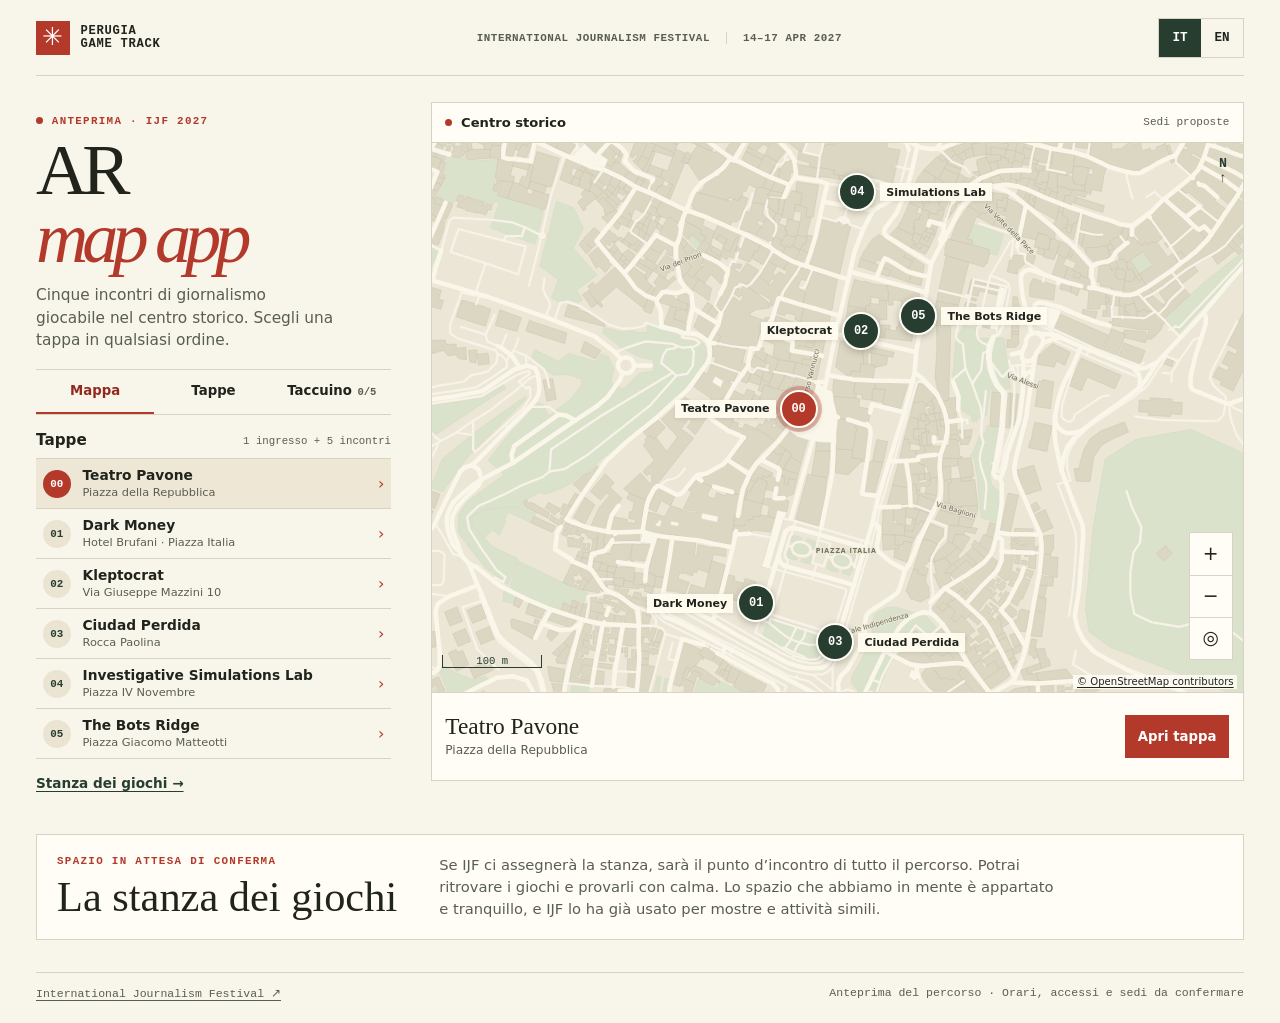
==== index.html @ 15695a35 "Add interactive Perugia Game Track map and AR pilot" ====
<!doctype html>
<html lang="it">
<head>
  <meta charset="utf-8">
  <meta name="viewport" content="width=device-width, initial-scale=1, viewport-fit=cover">
  <meta name="theme-color" content="#f8f5eb">
  <meta name="robots" content="noindex, nofollow">
  <meta name="description" content="Esplora la mappa del Perugia Game Track 2027.">
  <title>AR map app · Perugia Game Track</title>
  <link rel="stylesheet" href="./atlas.css">
  <script type="module" src="./atlas.js"></script>
</head>
<body>
  <a class="skip" href="#main" data-copy="skip">Vai al contenuto</a>
  <header class="mast">
    <a class="brand" href="./"><span class="brand-mark" aria-hidden="true">✳</span><span>PERUGIA<br>GAME TRACK</span></a>
    <span class="festival"><span>INTERNATIONAL JOURNALISM FESTIVAL</span><span>14–17 APR 2027</span></span>
    <div class="languages" aria-label="Language">
      <button type="button" lang="it" data-lang="it" aria-pressed="true">IT</button>
      <button type="button" lang="en" data-lang="en" aria-pressed="false">EN</button>
    </div>
  </header>
  <main id="main" class="atlas">
    <aside class="rail">
      <div class="intro">
        <p class="kicker"><span></span><span data-copy="edition">ANTEPRIMA · IJF 2027</span></p>
        <h1>AR <br><em>map app</em></h1>
        <p class="intro-copy" data-copy="intro">Cinque incontri di giornalismo giocabile nel centro storico. Scegli una tappa in qualsiasi ordine.</p>
      </div>
      <nav class="sections" aria-label="App">
        <button type="button" data-view="map" aria-pressed="true" data-copy="map">Mappa</button>
        <button type="button" data-view="list" aria-pressed="false" data-copy="stops">Tappe</button>
        <button type="button" data-view="journal" aria-pressed="false"><span data-copy="journal">Taccuino</span><span id="count">0/5</span></button>
      </nav>
      <section class="rail-section" aria-labelledby="list-title">
        <div class="list-heading"><h2 id="list-title" data-copy="stops">Tappe</h2><span data-copy="venueCount">1 ingresso + 5 incontri</span></div>
        <ol id="stops" class="stop-list"></ol>
      </section>
      <a class="room-jump" href="#stanza" data-copy="roomJump">Stanza dei giochi →</a>
    </aside>

    <section id="map-view" class="workspace" aria-label="Mappa di Perugia">
      <div class="workspace-head"><div><span class="head-dot"></span><strong data-copy="historic">Centro storico</strong></div><span data-copy="mapStatus">Sedi proposte</span></div>
      <div id="map" class="map" tabindex="0" aria-label="Mappa di Perugia">
        <svg id="map-svg" xmlns="http://www.w3.org/2000/svg" aria-hidden="true"><image href="./map/perugia.svg" x="-200" y="-120" width="1400" height="1000"/></svg>
        <div id="pins" class="pins"></div>
        <span class="north" title="Nord" aria-hidden="true">N<br>↑</span>
        <div class="map-controls">
          <button type="button" data-zoom="in" data-label="zoomIn" aria-label="Ingrandisci">+</button>
          <button type="button" data-zoom="out" data-label="zoomOut" aria-label="Riduci">−</button>
          <button type="button" data-zoom="reset" data-label="reset" aria-label="Centra le tappe">◎</button>
        </div>
        <div id="scale" class="scale" aria-hidden="true"><span>100 m</span></div>
        <a class="attribution" href="https://www.openstreetmap.org/copyright" target="_blank" rel="noopener">© OpenStreetMap contributors</a>
      </div>
      <div id="selection"></div>
    </section>

    <section id="list-view" class="workspace" aria-labelledby="all-title" hidden>
      <div class="workspace-head"><strong id="all-title" data-copy="stops">Tappe</strong><span data-copy="venueCount">1 ingresso + 5 incontri</span></div>
      <ol id="all-stops" class="full-list"></ol>
    </section>

    <section id="journal-view" class="workspace journal" aria-labelledby="journal-title" hidden>
      <div class="workspace-head"><strong data-copy="journal">Taccuino</strong><span data-copy="local">Salvato su questo dispositivo</span></div>
      <div class="journal-body">
        <h2 id="journal-title" data-copy="collected">Incontri raccolti</h2>
        <p id="journal-empty" data-copy="empty">Completa un incontro per aggiungerlo al taccuino.</p>
        <ol id="journal-items" class="stop-list"></ol>
      </div>
    </section>
    <section id="stanza" class="room" aria-labelledby="room-title">
      <div><p class="kicker" data-copy="roomStatus">SPAZIO IN ATTESA DI CONFERMA</p><h2 id="room-title" tabindex="-1" data-copy="roomTitle">La stanza dei giochi</h2></div>
      <p data-copy="roomDescription">Se IJF ci assegnerà la stanza, sarà il punto d’incontro di tutto il percorso. Potrai ritrovare i giochi e provarli con calma. Lo spazio che abbiamo in mente è appartato e tranquillo, e IJF lo ha già usato per mostre e attività simili.</p>
    </section>
  </main>
  <dialog id="stop-dialog" aria-labelledby="stop-title">
    <div class="dialog-head"><span id="stop-kicker" class="kicker"></span><button type="button" data-close data-copy="close">Chiudi ×</button></div>
    <div id="stop-content" class="dialog-body"></div>
  </dialog>
  <footer class="foot"><a href="https://www.journalismfestival.com/" target="_blank" rel="noopener">International Journalism Festival ↗</a><span data-copy="footer">Anteprima del percorso · Orari, accessi e sedi da confermare</span></footer>
</body>
</html>
---- atlas.css ----
:root{color-scheme:light;--paper:#f8f5eb;--card:#fffdf6;--ink:#20241c;--muted:#595e52;--line:#d7d2c1;--red:#b3392b;--red-dark:#92291f;--green:#263d30;--map:#ebe6d5;--mono:ui-monospace,'SFMono-Regular',Consolas,monospace}
*{box-sizing:border-box}
body{margin:0;background:var(--paper);color:var(--ink);font:1rem/1.48 system-ui,sans-serif}
[hidden]{display:none!important}
h1,h2,h3,p,ol{margin:0}
a{color:inherit;text-underline-offset:.23em}
button{color:inherit;font:inherit;cursor:pointer}
button:focus-visible,a:focus-visible,[tabindex]:focus-visible{outline:3px solid #296049;outline-offset:4px}
.skip{position:absolute;z-index:5;top:.4rem;left:.6rem;transform:translateY(-140%);padding:.65rem;background:var(--card)}
.skip:focus{transform:none}
.mast,.foot,.atlas{width:min(calc(100% - 4.5rem),1450px);margin-inline:auto}
.mast{height:76px;display:flex;align-items:center;justify-content:space-between;gap:1rem;border-bottom:1px solid var(--line)}
.brand{display:inline-flex;gap:.65rem;align-items:center;text-decoration:none;font:800 .76rem/1.02 var(--mono);letter-spacing:.06em}
.brand-mark{display:grid;place-items:center;width:34px;height:34px;background:var(--red);color:white;font:normal 1.55rem/1 system-ui}
.festival{display:flex;gap:1rem;color:var(--muted);font:700 .68rem var(--mono);letter-spacing:.05em}
.festival span+span{border-left:1px solid var(--line);padding-left:1rem}
.languages{display:flex;border:1px solid var(--line)}
.languages button{border:0;background:transparent;min-width:42px;min-height:38px;font:700 .79rem var(--mono)}
.languages button[aria-pressed=true]{background:var(--green);color:white}
.atlas{display:grid;grid-template-columns:minmax(300px,355px) minmax(0,1fr);gap:clamp(1.4rem,3.1vw,3.25rem);padding:1.6rem 0 2rem;align-items:start}
.rail{min-width:0}
.intro{padding:.7rem 0 1.05rem}
.kicker{display:flex;align-items:center;gap:.55rem;color:var(--red);font:800 .68rem/1.5 var(--mono);letter-spacing:.12em}
.kicker>span:first-child:empty,.head-dot{width:7px;height:7px;border-radius:50%;background:var(--red)}
h1{font-family:Georgia,serif;font-size:clamp(3.35rem,5.65vw,6rem);line-height:.93;letter-spacing:-.082em;margin:.52rem 0 .75rem;font-weight:normal}
h1 em{font-weight:normal;color:var(--red)}
.intro-copy{max-width:31ch;color:var(--muted);font-size:.96rem}
.sections{display:flex;border-block:1px solid var(--line);margin:0 0 .9rem}
.sections button{background:none;border:0;border-bottom:2px solid transparent;padding:.6rem .48rem;min-height:44px;font-weight:700;font-size:.83rem;flex:1;white-space:nowrap}
.sections button[aria-pressed=true]{border-bottom-color:var(--red);color:var(--red-dark)}
#count{display:inline-block;margin-left:.35rem;font:700 .66rem var(--mono);color:var(--muted)}
.list-heading{display:flex;justify-content:space-between;align-items:center;gap:.4rem;margin-bottom:.42rem}
.list-heading h2{font-size:.95rem}
.list-heading>span{color:var(--muted);font:.67rem var(--mono)}
.stop-list{padding:0;list-style:none}
.stop-list li{border-bottom:1px solid var(--line)}
.stop-list li:first-child{border-top:1px solid var(--line)}
.stop-list button{background:none;border:0;text-align:left;width:100%;min-height:49px;display:grid;grid-template-columns:31px minmax(0,1fr) 18px;gap:.55rem;align-items:center;padding:.33rem .42rem}
.stop-list button:hover,.stop-list button[aria-current=true]{background:#eee7d6}
.stop-num{width:28px;height:28px;display:grid;place-items:center;background:#ebe4d2;color:var(--green);font:800 .68rem var(--mono);border-radius:50%}
[aria-current=true] .stop-num{color:white;background:var(--red)}
.stop-text{min-width:0;display:grid;gap:.06rem}
.stop-text strong{font-size:.86rem;line-height:1.16}
.stop-text small{font-size:.71rem;color:var(--muted);line-height:1.25}
.stop-arrow{color:var(--red);text-align:right}
.workspace{overflow:hidden;border:1px solid var(--line);background:var(--card);min-width:0}
.workspace-head{display:flex;align-items:center;justify-content:space-between;padding:.62rem .85rem;border-bottom:1px solid var(--line);font-size:.82rem}
.workspace-head>div{display:flex;align-items:center;gap:.55rem}
.workspace-head>span{font:.69rem var(--mono);color:var(--muted)}
.map{height:clamp(420px,61vh,700px);position:relative;overflow:hidden;background:var(--map);cursor:grab;touch-action:pan-y;isolation:isolate}
.map.is-dragging{cursor:grabbing}
#map-svg,.pins{position:absolute;inset:0;width:100%;height:100%;pointer-events:none}
.pin{position:absolute;transform:translate(-50%,-50%);width:38px;height:38px;padding:0;display:grid;place-items:center;border:2px solid var(--card);border-radius:50%;background:var(--green);color:white;font:800 .75rem var(--mono);box-shadow:0 2px 7px #24271b44;pointer-events:auto;touch-action:manipulation}
.pin:hover,.pin[aria-pressed=true]{background:var(--red);z-index:2}
.pin[aria-pressed=true]{box-shadow:0 0 0 4px #b3392b55,0 2px 7px #24271b44}
.pin span{position:absolute;left:calc(100% + 6px);top:50%;transform:translateY(-50%);padding:.16rem .38rem;background:#fffcf0ee;color:var(--ink);white-space:nowrap;font:750 .69rem system-ui;box-shadow:0 1px 4px #25251c18}
.pin.label-left span{left:auto;right:calc(100% + 6px)}
.north{position:absolute;top:.8rem;right:1rem;text-align:center;line-height:1.15;font:800 .83rem var(--mono);color:var(--green);pointer-events:none}
.map-controls{position:absolute;bottom:2rem;right:.65rem;display:grid;border:1px solid var(--line);background:var(--card)}
.map-controls button{width:42px;height:42px;border:0;background:none;font-size:1.18rem}
.map-controls button+button{border-top:1px solid var(--line)}
.map-controls button:disabled{color:#7d7e72;cursor:default}
.scale{position:absolute;left:.65rem;bottom:1.5rem;border:1px solid var(--green);border-top:0;text-align:center;color:var(--green);font:.66rem var(--mono);pointer-events:none}
.attribution{position:absolute;right:.35rem;bottom:.2rem;background:#fffdf6d9;padding:.09rem .24rem;font:.63rem system-ui;z-index:3}
#selection{min-height:88px;border-top:1px solid var(--line);display:flex;align-items:center;justify-content:space-between;gap:.75rem;padding:.6rem .85rem}
#selection h2{font:normal 1.46rem/1.2 Georgia,serif}
#selection p{font-size:.76rem;color:var(--muted);margin-top:.12rem}
.action{background:var(--red);border:1px solid var(--red);color:white;min-height:43px;padding:.51rem .75rem;font-size:.83rem;font-weight:750;text-decoration:none;display:inline-flex;align-items:center;justify-content:center;text-align:center}
.action:hover{background:var(--red-dark)}
#selection .action{flex:none}
.action.secondary{background:transparent;color:var(--green);border-color:var(--line)}
.action.secondary:hover{background:#eee7d6}
.journal-body{padding:1rem}
.journal-body h2{font:normal 2rem Georgia,serif;margin-bottom:.5rem}
.journal-body p{color:var(--muted)}
.foot{display:flex;justify-content:space-between;gap:1rem;border-top:1px solid var(--line);padding:.85rem 0 1.4rem;font:.72rem var(--mono);color:var(--muted)}
dialog{background:var(--card);color:var(--ink);border:1px solid var(--line);padding:0;width:min(93vw,560px);max-height:88dvh;overflow:auto}
dialog::backdrop{background:#292c25a8}
.dialog-head{padding:.5rem 1rem;display:flex;justify-content:space-between;align-items:center;border-bottom:1px solid var(--line);gap:.5rem}
.dialog-head button{min-height:44px;border:0;background:none;text-decoration:underline;text-underline-offset:.2em}
.dialog-body{padding:1.2rem 1rem 1.4rem}
.dialog-body h2{font:normal clamp(2.1rem,5vw,3.15rem)/1 Georgia,serif;letter-spacing:-.055em;margin:.23rem 0 .45rem}
.dialog-body p{margin-bottom:.8rem}
.dialog-place,.demo-note{font-size:.8rem;color:var(--muted)}
.stop-postcard{margin:0 0 1rem}
.stop-postcard img{display:block;width:100%;height:auto;border:1px solid var(--line)}
.stop-postcard figcaption{margin-top:.35rem;color:var(--muted);font-size:.8rem}
.encounter{margin:.9rem 0;border:1px solid var(--line);background:var(--paper);padding:.75rem}
.encounter h3{font-size:1rem;margin-bottom:.23rem}
.encounter p{font-size:.89rem;margin:.32rem 0 .55rem}
.stop-actions{display:flex;flex-wrap:wrap;gap:.45rem}
.totals{font-size:.82rem;color:var(--green)}
@media(max-width:900px){.mast,.foot,.atlas{width:calc(100% - 2rem)}.atlas{grid-template-columns:minmax(220px,285px) minmax(0,1fr);gap:1rem}.pin span{font-size:.63rem}}
@media(max-width:700px){.mast,.foot,.atlas{width:calc(100% - 1.25rem)}.mast{height:59px}.festival span:first-child{display:none}.festival span+span{border:0;padding:0}.atlas{display:block;padding-top:.6rem}.intro{padding:.4rem 0 .7rem}h1{font-size:clamp(2.85rem,11vw,4.3rem);margin:.25rem 0 .4rem}h1 br{display:none}h1 em{margin-left:.15em}.intro-copy{max-width:none;font-size:.88rem}.sections{margin-bottom:.65rem}.rail-section{display:none}.map{height:clamp(360px,49vh,520px);touch-action:none}.pin span{display:none}.pin{width:35px;height:35px}.workspace-head{padding:.48rem .62rem}#selection{padding:.55rem .62rem}#selection h2{font-size:1.27rem}.foot{flex-wrap:wrap}}
@media(prefers-reduced-motion:no-preference){.pin:hover{filter:brightness(1.06)}}

body:not([data-view=map]) .rail-section{display:none}
.full-list{display:grid;grid-template-columns:repeat(2,minmax(0,1fr));gap:.65rem;list-style:none;padding:.8rem}
.full-list button{width:100%;min-height:126px;display:grid;grid-template-columns:34px minmax(0,1fr) 18px;align-items:center;gap:.55rem;background:var(--paper);border:1px solid var(--line);padding:.7rem;text-align:left}
.full-list button:hover,.full-list button[aria-current=true]{background:#eee7d6}
.full-list .stop-text strong{font:normal 1.42rem/1.1 Georgia,serif}
.full-list .stop-text small{margin-top:.2rem}
@media(max-width:700px){.full-list{grid-template-columns:1fr;padding:.55rem;gap:.4rem}.full-list button{min-height:70px}.full-list .stop-text strong{font-size:1.25rem}}

.room-jump{display:inline-block;margin-top:.85rem;font-weight:700;color:var(--green);font-size:.85rem}
.room{grid-column:1/-1;display:grid;grid-template-columns:minmax(220px,355px) minmax(0,1fr);gap:.8rem 1.7rem;align-items:center;border:1px solid var(--line);background:var(--card);padding:1.1rem 1.25rem;scroll-margin-top:1rem}
.room h2{font:normal clamp(1.8rem,3.4vw,2.65rem)/1.1 Georgia,serif}
.room .kicker{margin-bottom:.32rem}
.room p:not(.kicker){max-width:67ch;color:var(--muted);font-size:.92rem}
.stop-room{padding:.6rem .75rem;margin:.75rem 0;background:#edf0e1;border-left:3px solid var(--green)}
.stop-room p{margin:0 0 .35rem;font-size:.85rem}
.stop-room .action{border-color:#a4ad99}
@media(max-width:700px){.room{grid-template-columns:1fr;margin-top:.8rem;padding:.85rem}.room-jump{margin:0 0 .65rem}}
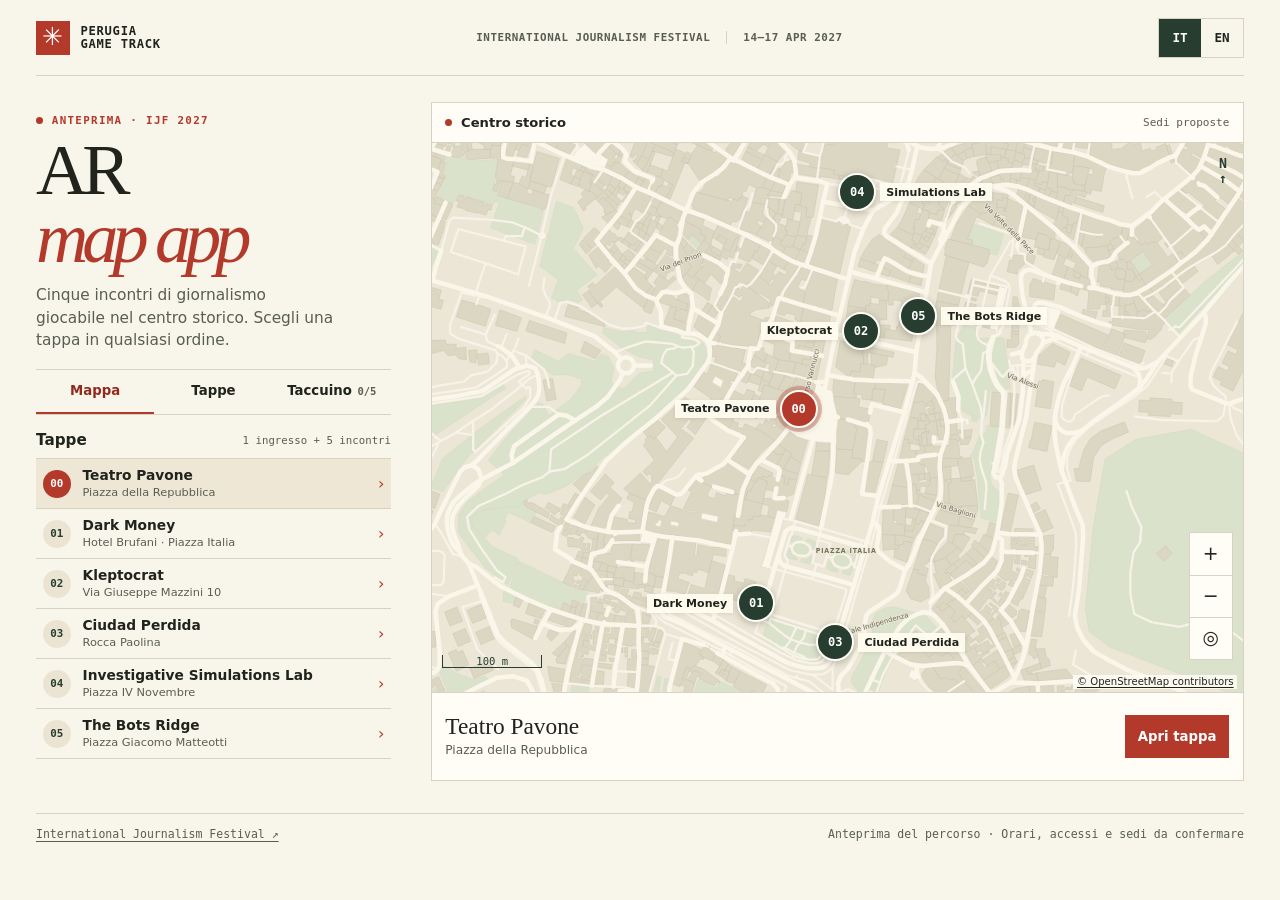
==== commit 795167a3: "Remove games room references from the map and AR pilot" ====
--- a/index.html
+++ b/index.html
@@ -36,7 +36,6 @@
         <div class="list-heading"><h2 id="list-title" data-copy="stops">Tappe</h2><span data-copy="venueCount">1 ingresso + 5 incontri</span></div>
         <ol id="stops" class="stop-list"></ol>
       </section>
-      <a class="room-jump" href="#stanza" data-copy="roomJump">Stanza dei giochi →</a>
     </aside>
 
     <section id="map-view" class="workspace" aria-label="Mappa di Perugia">
@@ -69,10 +68,6 @@
         <ol id="journal-items" class="stop-list"></ol>
       </div>
     </section>
-    <section id="stanza" class="room" aria-labelledby="room-title">
-      <div><p class="kicker" data-copy="roomStatus">SPAZIO IN ATTESA DI CONFERMA</p><h2 id="room-title" tabindex="-1" data-copy="roomTitle">La stanza dei giochi</h2></div>
-      <p data-copy="roomDescription">Se IJF ci assegnerà la stanza, sarà il punto d’incontro di tutto il percorso. Potrai ritrovare i giochi e provarli con calma. Lo spazio che abbiamo in mente è appartato e tranquillo, e IJF lo ha già usato per mostre e attività simili.</p>
-    </section>
   </main>
   <dialog id="stop-dialog" aria-labelledby="stop-title">
     <div class="dialog-head"><span id="stop-kicker" class="kicker"></span><button type="button" data-close data-copy="close">Chiudi ×</button></div>
--- a/atlas.css
+++ b/atlas.css
@@ -101,13 +101,3 @@
 .full-list .stop-text strong{font:normal 1.42rem/1.1 Georgia,serif}
 .full-list .stop-text small{margin-top:.2rem}
 @media(max-width:700px){.full-list{grid-template-columns:1fr;padding:.55rem;gap:.4rem}.full-list button{min-height:70px}.full-list .stop-text strong{font-size:1.25rem}}
-
-.room-jump{display:inline-block;margin-top:.85rem;font-weight:700;color:var(--green);font-size:.85rem}
-.room{grid-column:1/-1;display:grid;grid-template-columns:minmax(220px,355px) minmax(0,1fr);gap:.8rem 1.7rem;align-items:center;border:1px solid var(--line);background:var(--card);padding:1.1rem 1.25rem;scroll-margin-top:1rem}
-.room h2{font:normal clamp(1.8rem,3.4vw,2.65rem)/1.1 Georgia,serif}
-.room .kicker{margin-bottom:.32rem}
-.room p:not(.kicker){max-width:67ch;color:var(--muted);font-size:.92rem}
-.stop-room{padding:.6rem .75rem;margin:.75rem 0;background:#edf0e1;border-left:3px solid var(--green)}
-.stop-room p{margin:0 0 .35rem;font-size:.85rem}
-.stop-room .action{border-color:#a4ad99}
-@media(max-width:700px){.room{grid-template-columns:1fr;margin-top:.8rem;padding:.85rem}.room-jump{margin:0 0 .65rem}}
